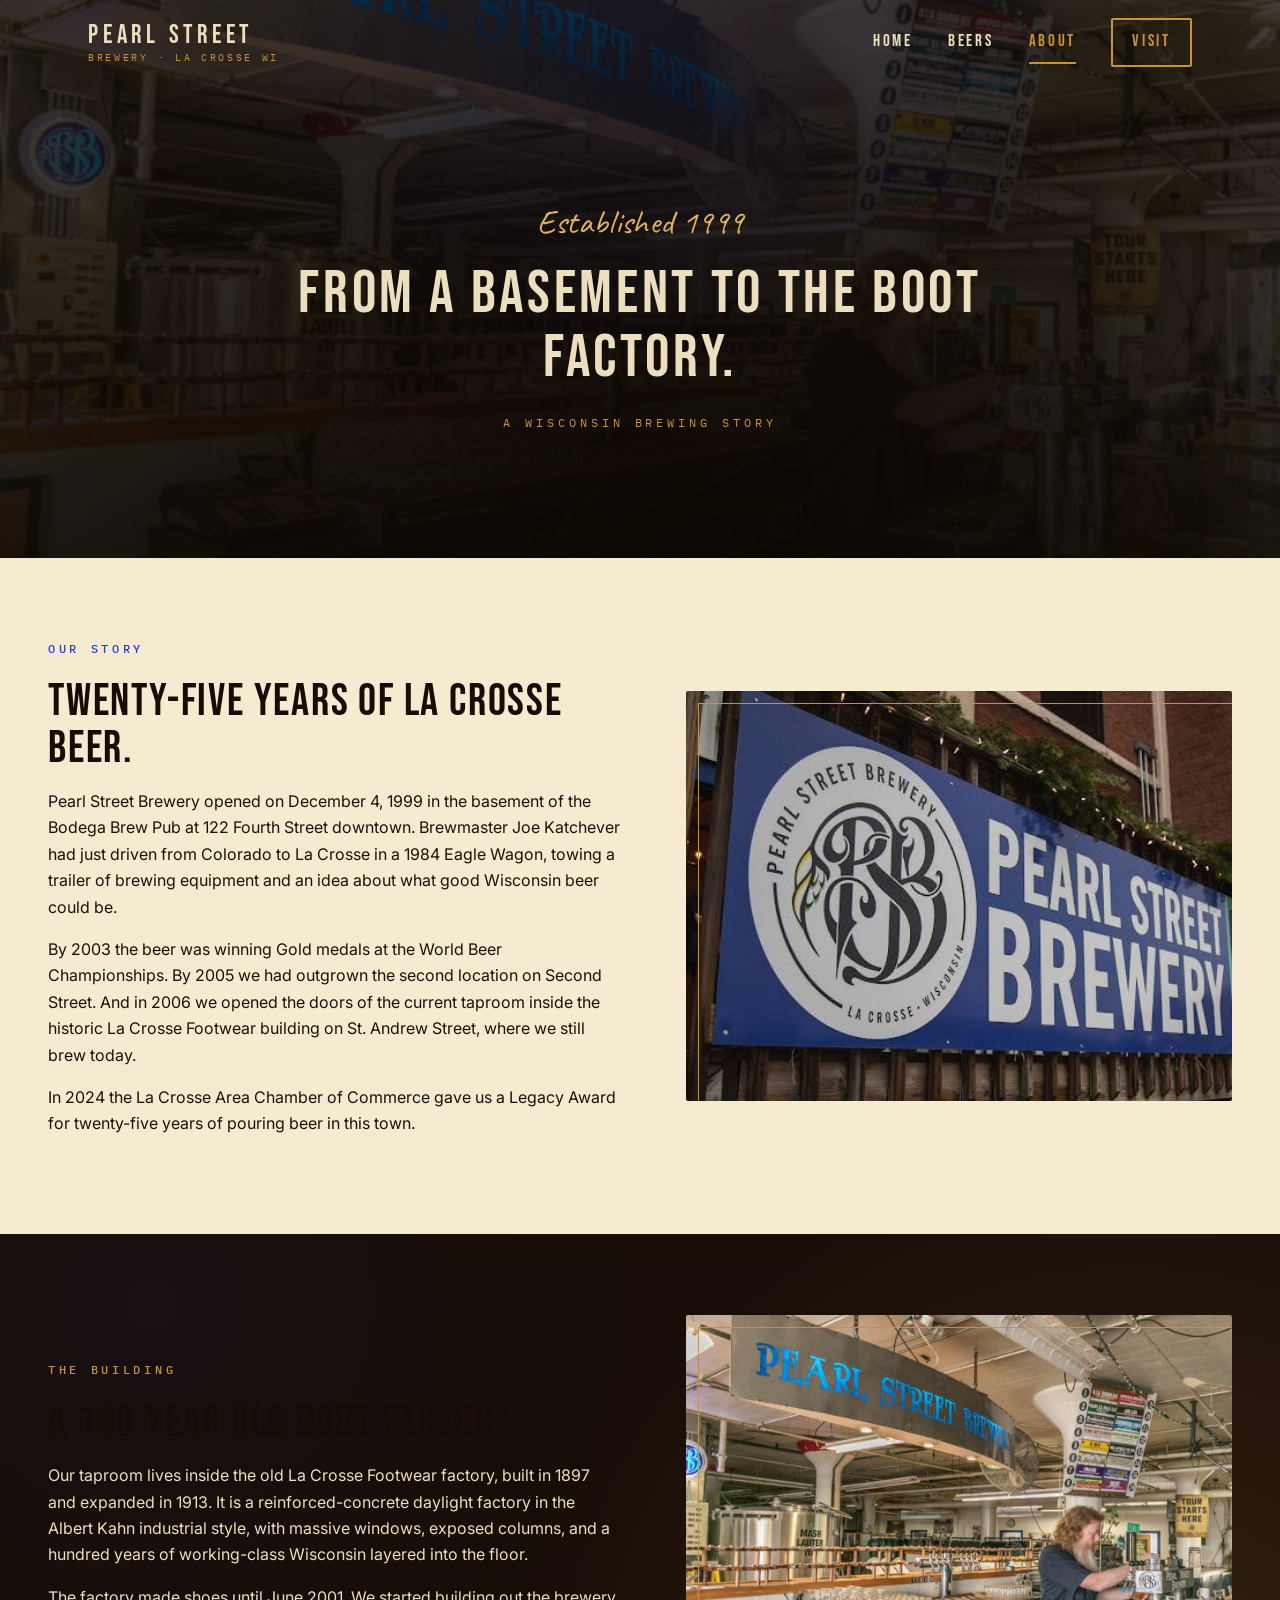
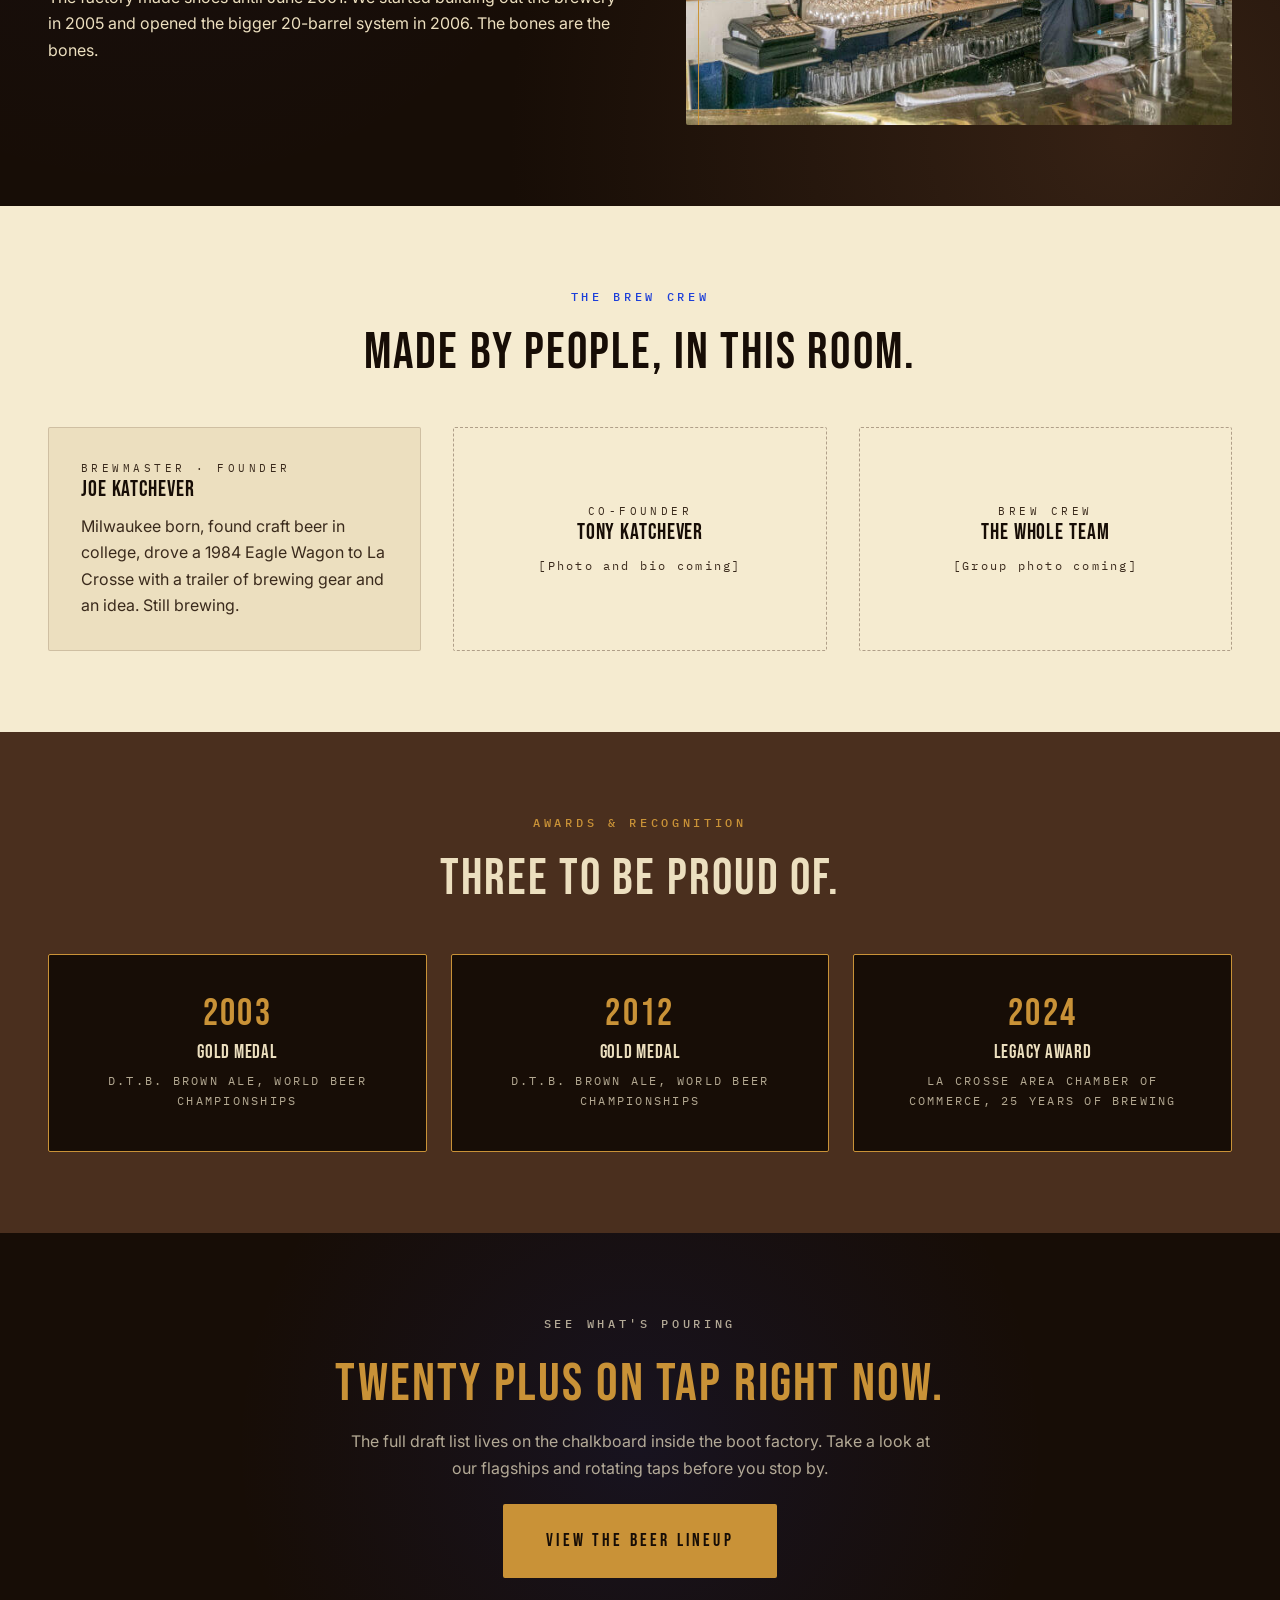
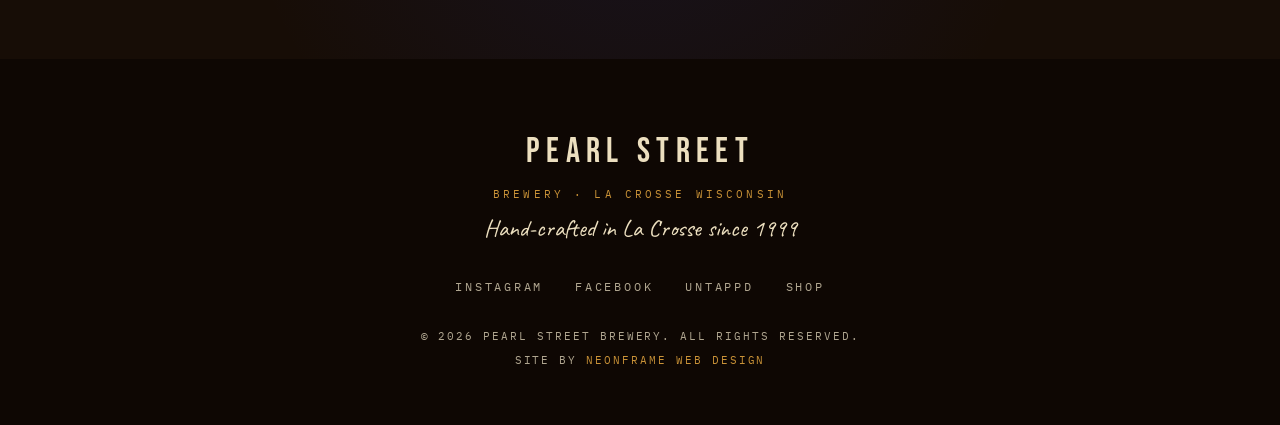
==== about.html @ a23fe626 "Initial commit: Pearl Street Brewery spec site Four page static site (Home, Beers, Visit, About) for" ====
<!DOCTYPE html>
<html lang="en">
<head>
<meta charset="UTF-8">
<meta name="viewport" content="width=device-width, initial-scale=1.0">
<title>Our Story, Pearl Street Brewery, La Crosse WI</title>
<meta name="description" content="Pearl Street Brewery has been brewing in La Crosse, Wisconsin since 1999. Our story, the brew crew, and the 100 year old boot factory we call home.">
<link rel="icon" type="image/jpeg" href="images/logo.jpg">
<link rel="preconnect" href="https://fonts.googleapis.com">
<link rel="preconnect" href="https://fonts.gstatic.com" crossorigin>
<link href="https://fonts.googleapis.com/css2?family=Bebas+Neue&family=Inter:wght@400;500;600;700&family=Caveat:wght@500;700&family=IBM+Plex+Mono:wght@400;500&display=swap" rel="stylesheet">
<link rel="stylesheet" href="style.css">
</head>
<body class="is-about">

<header class="nav" id="nav">
  <div class="nav__inner">
    <a href="index.html" class="nav__brand" aria-label="Pearl Street Brewery home">
      <span class="nav__wordmark">PEARL STREET</span>
      <span class="nav__tag">Brewery &middot; La Crosse WI</span>
    </a>
    <nav class="nav__links" id="navLinks">
      <a href="index.html">Home</a>
      <a href="beers.html">Beers</a>
      <a href="about.html" class="active">About</a>
      <a href="visit.html" class="nav__cta">Visit</a>
    </nav>
    <button class="nav__burger" id="navBurger" aria-label="Open menu" aria-expanded="false">
      <span></span><span></span><span></span>
    </button>
  </div>
</header>

<main>

<section class="hero hero--compact" id="hero">
  <div class="hero__bg" style="background-image: url('images/exterior_boot_factory.jpg')" aria-hidden="true"></div>
  <div class="hero__inner">
    <p class="hero__est script">Established 1999</p>
    <h1 class="hero__headline">From a Basement to the Boot Factory.</h1>
    <p class="hero__sub">A Wisconsin brewing story</p>
  </div>
</section>

<section class="section section--cream rise" id="story">
  <div class="section__inner">
    <div class="story story--reverse">
      <div class="story__photo">
        <img src="images/interior_taproom_4.jpg" alt="Brewing equipment inside the Pearl Street Brewery taproom" loading="lazy">
      </div>
      <div class="story__copy">
        <p class="eyebrow">Our Story</p>
        <h2>Twenty-five years of La Crosse beer.</h2>
        <p>Pearl Street Brewery opened on December 4, 1999 in the basement of the Bodega Brew Pub at 122 Fourth Street downtown. Brewmaster Joe Katchever had just driven from Colorado to La Crosse in a 1984 Eagle Wagon, towing a trailer of brewing equipment and an idea about what good Wisconsin beer could be.</p>
        <p>By 2003 the beer was winning Gold medals at the World Beer Championships. By 2005 we had outgrown the second location on Second Street. And in 2006 we opened the doors of the current taproom inside the historic La Crosse Footwear building on St. Andrew Street, where we still brew today.</p>
        <p>In 2024 the La Crosse Area Chamber of Commerce gave us a Legacy Award for twenty-five years of pouring beer in this town.</p>
      </div>
    </div>
  </div>
</section>

<section class="section section--leather rise" id="building">
  <div class="section__inner">
    <div class="story">
      <div class="story__copy">
        <p class="eyebrow eyebrow--amber">The Building</p>
        <h2>A 100 year old boot factory.</h2>
        <p>Our taproom lives inside the old La Crosse Footwear factory, built in 1897 and expanded in 1913. It is a reinforced-concrete daylight factory in the Albert Kahn industrial style, with massive windows, exposed columns, and a hundred years of working-class Wisconsin layered into the floor.</p>
        <p>The factory made shoes until June 2001. We started building out the brewery in 2005 and opened the bigger 20-barrel system in 2006. The bones are the bones.</p>
      </div>
      <div class="story__photo">
        <img src="images/exterior_boot_factory.jpg" alt="Exterior of the La Crosse Footwear boot factory building, current home of Pearl Street Brewery" loading="lazy">
      </div>
    </div>
  </div>
</section>

<section class="section section--cream rise" id="crew">
  <div class="section__inner">
    <div class="section__head">
      <p class="eyebrow">The Brew Crew</p>
      <h2>Made by people, in this room.</h2>
    </div>
    <div class="crew">
      <div class="crew__card">
        <p class="crew__role">Brewmaster &middot; Founder</p>
        <h3>Joe Katchever</h3>
        <p>Milwaukee born, found craft beer in college, drove a 1984 Eagle Wagon to La Crosse with a trailer of brewing gear and an idea. Still brewing.</p>
      </div>
      <div class="crew__card is-placeholder">
        <p class="crew__role">Co-Founder</p>
        <h3>Tony Katchever</h3>
        <p class="tbd">[Photo and bio coming]</p>
      </div>
      <div class="crew__card is-placeholder">
        <p class="crew__role">Brew Crew</p>
        <h3>The Whole Team</h3>
        <p class="tbd">[Group photo coming]</p>
      </div>
    </div>
  </div>
</section>

<section class="section section--mid rise" id="awards">
  <div class="section__inner">
    <div class="section__head">
      <p class="eyebrow eyebrow--amber">Awards &amp; Recognition</p>
      <h2>Three to be proud of.</h2>
    </div>
    <div class="awards">
      <div class="award">
        <div class="award__year">2003</div>
        <h3>Gold Medal</h3>
        <p>D.T.B. Brown Ale, World Beer Championships</p>
      </div>
      <div class="award">
        <div class="award__year">2012</div>
        <h3>Gold Medal</h3>
        <p>D.T.B. Brown Ale, World Beer Championships</p>
      </div>
      <div class="award">
        <div class="award__year">2024</div>
        <h3>Legacy Award</h3>
        <p>La Crosse Area Chamber of Commerce, 25 years of brewing</p>
      </div>
    </div>
  </div>
</section>

<section class="visit-band rise" id="see-the-beer">
  <p class="eyebrow eyebrow--amber">See What's Pouring</p>
  <h2>Twenty plus on tap right now.</h2>
  <p>The full draft list lives on the chalkboard inside the boot factory. Take a look at our flagships and rotating taps before you stop by.</p>
  <a href="beers.html" class="btn btn--amber btn--lg">View the Beer Lineup</a>
</section>

</main>

<footer class="foot">
  <div class="foot__inner">
    <span class="foot__brand">PEARL STREET</span>
    <p class="foot__sub">Brewery &middot; La Crosse Wisconsin</p>
    <p class="foot__tag">Hand-crafted in La Crosse since 1999</p>
    <div class="foot__social">
      <a href="https://www.instagram.com/pearlstreetbrew/" target="_blank" rel="noopener">Instagram</a>
      <a href="https://www.facebook.com/pages/Pearl-Street-Brewery/2075615409382117" target="_blank" rel="noopener">Facebook</a>
      <a href="https://untappd.com/pearlstreetbrewery" target="_blank" rel="noopener">Untappd</a>
      <a href="https://pearl-street-brewery.myshopify.com/" target="_blank" rel="noopener">Shop</a>
    </div>
    <p class="foot__copy">&copy; 2026 Pearl Street Brewery. All rights reserved.</p>
    <p class="foot__credit">Site by <a href="https://neonframewebdesign.com" target="_blank" rel="noopener">NeonFrame Web Design</a></p>
  </div>
</footer>

<script src="main.js"></script>
</body>
</html>
---- style.css ----
/* ============================================================
   Pearl Street Brewery, La Crosse WI
   Palette pulled from logo + tap handle + neon sign:
   warm leather brown, antique cream, electric cobalt, whiskey amber
   ============================================================ */

:root {
  --leather: #2E1B0E;
  --leather-deep: #170D06;
  --leather-mid: #4A2F1E;
  --cream: #ECDFBF;
  --cream-soft: #F5EBD0;
  --cream-deep: #D9C99E;
  --cobalt: #1D3FD9;
  --cobalt-deep: #142B8A;
  --cobalt-bright: #3B5BE8;
  --amber: #C99237;
  --amber-bright: #E0B05E;
  --amber-dim: #8A6326;
  --ink: #1A1208;
  --ink-soft: #3A2A1C;
  --bone: #F0E5C8;
  --bone-dim: rgba(240, 229, 200, 0.72);
  --line: rgba(236, 223, 191, 0.18);

  --font-display: 'Bebas Neue', 'Oswald', Impact, sans-serif;
  --font-body: 'Inter', system-ui, -apple-system, sans-serif;
  --font-script: 'Caveat', 'Kaushan Script', cursive;
  --font-mono: 'IBM Plex Mono', ui-monospace, monospace;

  --max-w: 1200px;
  --gutter: clamp(1.25rem, 4vw, 3rem);
  --pad-y: clamp(4.5rem, 9vh, 7rem);
  --radius: 2px;

  --shadow-sm: 0 2px 12px rgba(0, 0, 0, 0.08);
  --shadow-md: 0 8px 32px rgba(0, 0, 0, 0.18);
  --shadow-lg: 0 18px 60px rgba(0, 0, 0, 0.32);
}

/* ---------- Reset ---------- */
*, *::before, *::after { box-sizing: border-box; }
html { scroll-behavior: smooth; }
body {
  margin: 0;
  font-family: var(--font-body);
  color: var(--ink);
  background: var(--cream-soft);
  line-height: 1.65;
  -webkit-font-smoothing: antialiased;
  -moz-osx-font-smoothing: grayscale;
  overflow-x: hidden;
}

img { max-width: 100%; height: auto; display: block; }

h1, h2, h3, h4 {
  font-family: var(--font-display);
  font-weight: 400;
  letter-spacing: 0.04em;
  line-height: 1.05;
  margin: 0 0 0.5em;
  text-transform: uppercase;
}
p { margin: 0 0 1em; }
a { color: inherit; text-decoration: none; }

/* ---------- Shared ---------- */
.eyebrow {
  font-family: var(--font-mono);
  font-size: 0.72rem;
  text-transform: uppercase;
  letter-spacing: 0.32em;
  color: var(--cobalt);
  margin: 0 0 1.25rem;
  font-weight: 500;
}
.eyebrow--cream { color: var(--cream); }
.eyebrow--amber { color: var(--amber); }

.script {
  font-family: var(--font-script);
  text-transform: none;
  letter-spacing: 0.01em;
  line-height: 1;
}

.btn {
  display: inline-block;
  font-family: var(--font-display);
  font-size: 1rem;
  font-weight: 400;
  text-transform: uppercase;
  letter-spacing: 0.18em;
  padding: 1.05rem 2.1rem;
  border-radius: var(--radius);
  border: 2px solid transparent;
  cursor: pointer;
  transition: transform 0.25s ease, background 0.25s ease, color 0.25s ease, border-color 0.25s ease, box-shadow 0.25s ease;
  white-space: nowrap;
}
.btn--cobalt {
  background: var(--cobalt);
  color: var(--cream-soft);
  border-color: var(--cobalt);
}
.btn--cobalt:hover {
  background: var(--cobalt-bright);
  border-color: var(--cobalt-bright);
  transform: translateY(-2px);
  box-shadow: 0 10px 24px rgba(29, 63, 217, 0.32);
}
.btn--amber {
  background: var(--amber);
  color: var(--leather-deep);
  border-color: var(--amber);
}
.btn--amber:hover {
  background: var(--amber-bright);
  border-color: var(--amber-bright);
  transform: translateY(-2px);
  box-shadow: 0 10px 24px rgba(201, 146, 55, 0.36);
}
.btn--ghost {
  background: transparent;
  color: var(--cream);
  border-color: rgba(236, 223, 191, 0.55);
}
.btn--ghost:hover {
  border-color: var(--cream);
  background: rgba(236, 223, 191, 0.08);
  color: var(--cream-soft);
  transform: translateY(-2px);
}
.btn--lg { padding: 1.3rem 2.6rem; font-size: 1.1rem; }

.rise {
  opacity: 0;
  transform: translateY(28px);
  transition: opacity 0.9s ease, transform 0.9s ease;
}
.rise.visible {
  opacity: 1;
  transform: translateY(0);
}

/* ---------- Nav ---------- */
.nav {
  position: fixed;
  top: 0;
  left: 0;
  right: 0;
  z-index: 60;
  padding: 1.1rem 0;
  transition: background 0.35s ease, padding 0.35s ease, box-shadow 0.35s ease, backdrop-filter 0.35s ease;
}
.nav__inner {
  max-width: var(--max-w);
  margin: 0 auto;
  padding: 0 var(--gutter);
  display: flex;
  align-items: center;
  justify-content: space-between;
  gap: 1.5rem;
}
.nav__brand {
  display: flex;
  flex-direction: column;
  line-height: 1;
  color: var(--cream);
}
.nav__wordmark {
  font-family: var(--font-display);
  font-size: 1.65rem;
  letter-spacing: 0.18em;
  color: var(--cream);
}
.nav__tag {
  font-family: var(--font-mono);
  font-size: 0.6rem;
  letter-spacing: 0.28em;
  text-transform: uppercase;
  margin-top: 4px;
  color: var(--amber);
}
.nav__links {
  display: flex;
  gap: 2.2rem;
  align-items: center;
}
.nav__links a {
  font-family: var(--font-display);
  font-size: 1.05rem;
  letter-spacing: 0.16em;
  text-transform: uppercase;
  color: var(--cream);
  position: relative;
  padding: 0.25rem 0;
  transition: color 0.25s ease;
}
.nav__links a::after {
  content: '';
  position: absolute;
  left: 0; right: 0; bottom: -4px;
  height: 2px;
  background: var(--amber);
  transform: scaleX(0);
  transform-origin: left;
  transition: transform 0.3s ease;
}
.nav__links a:hover,
.nav__links a.active {
  color: var(--amber);
}
.nav__links a:hover::after,
.nav__links a.active::after {
  transform: scaleX(1);
}
.nav__cta {
  padding: 0.55rem 1.2rem !important;
  border: 2px solid var(--amber);
  border-radius: var(--radius);
  color: var(--amber) !important;
}
.nav__cta::after { display: none !important; }
.nav__cta:hover {
  background: var(--amber);
  color: var(--leather-deep) !important;
}

.nav--scrolled {
  background: rgba(23, 13, 6, 0.94);
  backdrop-filter: blur(10px);
  -webkit-backdrop-filter: blur(10px);
  box-shadow: 0 2px 20px rgba(0, 0, 0, 0.32);
  padding: 0.7rem 0;
}

.nav__burger {
  display: none;
  background: none;
  border: none;
  width: 40px;
  height: 40px;
  cursor: pointer;
  padding: 8px;
  position: relative;
}
.nav__burger span {
  display: block;
  width: 24px;
  height: 2px;
  background: var(--cream);
  margin: 5px auto;
  transition: transform 0.3s ease, opacity 0.25s ease, background 0.25s ease;
}
.nav__burger.open span:nth-child(1) { transform: translateY(7px) rotate(45deg); background: var(--amber); }
.nav__burger.open span:nth-child(2) { opacity: 0; }
.nav__burger.open span:nth-child(3) { transform: translateY(-7px) rotate(-45deg); background: var(--amber); }

/* ---------- Hero ---------- */
.hero {
  position: relative;
  min-height: 100vh;
  display: flex;
  align-items: center;
  justify-content: center;
  padding: 8rem var(--gutter) 4rem;
  color: var(--cream);
  text-align: center;
  overflow: hidden;
}
.hero__bg {
  position: absolute;
  inset: 0;
  z-index: 0;
  background-position: center;
  background-size: cover;
  filter: brightness(0.55) saturate(1.1);
}
.hero__bg::after {
  content: '';
  position: absolute;
  inset: 0;
  background:
    radial-gradient(ellipse at top, rgba(29, 63, 217, 0.18), transparent 50%),
    radial-gradient(ellipse at bottom, rgba(23, 13, 6, 0.92), transparent 70%),
    linear-gradient(180deg, rgba(23,13,6,0.55) 0%, rgba(23,13,6,0.85) 100%);
}
.hero__inner {
  position: relative;
  z-index: 2;
  max-width: 880px;
  display: flex;
  flex-direction: column;
  align-items: center;
  gap: 1.4rem;
}
.hero__brand {
  display: flex;
  flex-direction: column;
  align-items: center;
  gap: 0.6rem;
  margin-bottom: 0.6rem;
}
.hero__logo {
  width: clamp(220px, 32vw, 360px);
  height: auto;
  filter: drop-shadow(0 8px 28px rgba(0, 0, 0, 0.55));
}
.hero__est {
  font-family: var(--font-script);
  font-size: clamp(1.5rem, 3vw, 2.1rem);
  color: var(--amber-bright);
  margin: 0;
}
.hero__headline {
  font-size: clamp(2.6rem, 6.5vw, 5rem);
  margin: 0;
  letter-spacing: 0.06em;
}
.hero__sub {
  font-family: var(--font-mono);
  font-size: 0.78rem;
  letter-spacing: 0.32em;
  text-transform: uppercase;
  color: var(--amber);
  margin: 0;
}
.hero__cta {
  display: flex;
  gap: 1rem;
  flex-wrap: wrap;
  justify-content: center;
  margin-top: 1.25rem;
}

.hero--compact { min-height: 62vh; padding-top: 9rem; }
.hero--compact .hero__headline { font-size: clamp(2.2rem, 5vw, 3.8rem); }

/* ---------- Strip Stats ---------- */
.stats {
  background: var(--leather-deep);
  color: var(--cream);
  padding: 3.5rem var(--gutter);
  border-top: 1px solid var(--line);
  border-bottom: 1px solid var(--line);
}
.stats__inner {
  max-width: var(--max-w);
  margin: 0 auto;
  display: grid;
  grid-template-columns: 1fr;
  gap: 2.5rem;
  text-align: center;
}
.stat__num {
  font-family: var(--font-display);
  font-size: clamp(3rem, 6vw, 4.2rem);
  color: var(--amber);
  line-height: 1;
  margin-bottom: 0.4rem;
}
.stat__label {
  font-family: var(--font-mono);
  font-size: 0.7rem;
  letter-spacing: 0.32em;
  text-transform: uppercase;
  color: var(--bone-dim);
  margin: 0;
}

/* ---------- Section bands ---------- */
.section {
  padding: var(--pad-y) var(--gutter);
}
.section--cream { background: var(--cream-soft); color: var(--ink); }
.section--leather {
  background: var(--leather-deep);
  color: var(--cream);
  background-image:
    radial-gradient(circle at 12% 12%, rgba(29, 63, 217, 0.05), transparent 40%),
    radial-gradient(circle at 88% 88%, rgba(74, 47, 30, 0.6), transparent 50%);
}
.section--mid {
  background: var(--leather-mid);
  color: var(--cream);
}
.section__inner {
  max-width: var(--max-w);
  margin: 0 auto;
}
.section__head {
  max-width: 720px;
  margin: 0 auto 3rem;
  text-align: center;
}
.section__head h2 {
  font-size: clamp(2.2rem, 5vw, 3.2rem);
  margin-bottom: 1rem;
}
.section--cream .section__head h2 { color: var(--leather-deep); }
.section--leather .section__head h2,
.section--mid .section__head h2 { color: var(--cream); }
.section__lede {
  font-size: 1.06rem;
}
.section--leather .section__lede,
.section--mid .section__lede { color: var(--bone-dim); }
.section--cream .section__lede { color: var(--ink-soft); }

/* ---------- Story split ---------- */
.story {
  display: grid;
  grid-template-columns: 1fr;
  gap: 2.5rem;
  align-items: center;
}
.story__copy h2 {
  font-size: clamp(2rem, 4.5vw, 2.8rem);
  color: var(--leather-deep);
  margin-bottom: 1rem;
}
.story__photo {
  position: relative;
  overflow: hidden;
  border-radius: var(--radius);
  aspect-ratio: 4 / 3;
}
.story__photo img {
  width: 100%;
  height: 100%;
  object-fit: cover;
}
.story__photo::after {
  content: '';
  position: absolute;
  inset: 0;
  border: 1px solid var(--amber);
  pointer-events: none;
  transform: translate(12px, 12px);
  transition: transform 0.4s ease;
}
.story__photo:hover::after { transform: translate(8px, 8px); }

/* ---------- Featured beer cards ---------- */
.beer-flight {
  display: grid;
  grid-template-columns: 1fr;
  gap: 1.5rem;
}
.beer {
  background: var(--cream);
  border: 1px solid rgba(74, 47, 30, 0.18);
  border-radius: var(--radius);
  overflow: hidden;
  transition: transform 0.35s ease, border-color 0.35s ease, box-shadow 0.35s ease;
  display: flex;
  flex-direction: column;
}
.beer:hover {
  transform: translateY(-4px);
  border-color: var(--cobalt);
  box-shadow: var(--shadow-md);
}
.beer__img {
  aspect-ratio: 4 / 3;
  background: var(--leather-deep);
  overflow: hidden;
  display: flex;
  align-items: center;
  justify-content: center;
}
.beer__img img {
  max-width: 70%;
  max-height: 90%;
  object-fit: contain;
}
.beer--photo .beer__img img {
  max-width: none;
  max-height: none;
  width: 100%;
  height: 100%;
  object-fit: cover;
}
.beer__body {
  padding: 1.4rem 1.5rem 1.6rem;
  display: flex;
  flex-direction: column;
  flex: 1;
}
.beer__cat {
  font-family: var(--font-mono);
  font-size: 0.65rem;
  letter-spacing: 0.28em;
  text-transform: uppercase;
  color: var(--cobalt);
  margin: 0 0 0.5rem;
  font-weight: 500;
}
.beer h3 {
  font-size: 1.5rem;
  margin: 0 0 0.45rem;
  color: var(--leather-deep);
  letter-spacing: 0.04em;
}
.beer__style {
  font-family: var(--font-script);
  font-size: 1.2rem;
  color: var(--amber-dim);
  margin: 0 0 0.8rem;
  text-transform: none;
  letter-spacing: 0;
}
.beer__notes {
  font-size: 0.95rem;
  color: var(--ink-soft);
  margin-bottom: 1.1rem;
  flex: 1;
}
.beer__foot {
  display: flex;
  align-items: center;
  justify-content: space-between;
  gap: 1rem;
  padding-top: 1rem;
  border-top: 1px solid rgba(74, 47, 30, 0.18);
}
.beer__abv {
  font-family: var(--font-display);
  font-size: 1.1rem;
  color: var(--cobalt);
  letter-spacing: 0.06em;
}
.beer__badge {
  display: inline-flex;
  align-items: center;
  gap: 0.4rem;
  font-family: var(--font-mono);
  font-size: 0.62rem;
  letter-spacing: 0.22em;
  text-transform: uppercase;
  color: var(--amber);
  border: 1px solid var(--amber);
  padding: 0.3rem 0.65rem;
  border-radius: var(--radius);
}

/* ---------- Filter pills ---------- */
.filters {
  display: flex;
  gap: 0.6rem;
  justify-content: center;
  flex-wrap: wrap;
  margin: 0 0 3rem;
}
.filter-pill {
  font-family: var(--font-display);
  font-size: 0.95rem;
  letter-spacing: 0.16em;
  text-transform: uppercase;
  padding: 0.55rem 1.15rem;
  background: transparent;
  color: var(--leather-deep);
  border: 1.5px solid rgba(74, 47, 30, 0.32);
  border-radius: 999px;
  cursor: pointer;
  transition: background 0.2s ease, color 0.2s ease, border-color 0.2s ease;
}
.filter-pill:hover {
  border-color: var(--cobalt);
  color: var(--cobalt);
}
.filter-pill.active {
  background: var(--cobalt);
  color: var(--cream-soft);
  border-color: var(--cobalt);
}
.beer.is-hidden { display: none; }

/* ---------- This Week / Events strip ---------- */
.week {
  display: grid;
  grid-template-columns: 1fr;
  gap: 1.5rem;
}
.week__card {
  background: rgba(236, 223, 191, 0.05);
  border: 1px solid var(--line);
  padding: 2rem 2rem 2.2rem;
  border-radius: var(--radius);
  transition: border-color 0.3s ease, transform 0.3s ease;
}
.week__card:hover { border-color: var(--amber); transform: translateY(-3px); }
.week__day {
  font-family: var(--font-mono);
  font-size: 0.7rem;
  letter-spacing: 0.32em;
  text-transform: uppercase;
  color: var(--amber);
  margin: 0 0 0.5rem;
}
.week__card h3 {
  font-size: 1.5rem;
  color: var(--cream);
  margin-bottom: 0.5rem;
}
.week__card p { color: var(--bone-dim); margin: 0; }

/* ---------- Hours grid ---------- */
.hours {
  background: var(--leather-deep);
  color: var(--cream);
  padding: 2.5rem 2rem;
  border-radius: var(--radius);
  border: 1px solid var(--line);
}
.hours h3 {
  color: var(--amber);
  font-size: 1.6rem;
  margin-bottom: 1.5rem;
  text-align: center;
}
.hours__grid {
  display: grid;
  grid-template-columns: 1fr 1fr;
  gap: 0.6rem 2rem;
}
.hours__row {
  display: contents;
}
.hours__day {
  font-family: var(--font-mono);
  font-size: 0.78rem;
  letter-spacing: 0.22em;
  text-transform: uppercase;
  color: var(--bone-dim);
}
.hours__time {
  text-align: right;
  font-family: var(--font-display);
  font-size: 1.05rem;
  color: var(--cream);
  letter-spacing: 0.05em;
}
.hours__row--closed .hours__time { color: var(--amber-dim); font-style: italic; }

/* ---------- Tour card ---------- */
.tour {
  background: var(--cream);
  border: 1px solid rgba(74, 47, 30, 0.2);
  padding: 2.5rem 2rem;
  border-radius: var(--radius);
  text-align: center;
}
.tour h3 {
  color: var(--cobalt);
  font-size: 1.8rem;
  margin-bottom: 0.5rem;
}
.tour__price {
  font-family: var(--font-display);
  font-size: 2.4rem;
  color: var(--leather-deep);
  margin: 0.5rem 0;
}
.tour__list {
  list-style: none;
  padding: 0;
  margin: 1.5rem 0 2rem;
  display: flex;
  flex-direction: column;
  gap: 0.5rem;
  text-align: left;
}
.tour__list li {
  position: relative;
  padding-left: 1.4rem;
  font-size: 0.95rem;
  color: var(--ink-soft);
}
.tour__list li::before {
  content: '';
  position: absolute;
  left: 0;
  top: 0.55rem;
  width: 8px;
  height: 8px;
  background: var(--cobalt);
  border-radius: 50%;
}

/* ---------- Map block ---------- */
.map {
  background: var(--leather-deep);
  padding: 0;
  overflow: hidden;
}
.map__inner {
  display: grid;
  grid-template-columns: 1fr;
  align-items: stretch;
  min-height: 420px;
}
.map__copy {
  padding: 3rem var(--gutter);
  color: var(--cream);
  display: flex;
  flex-direction: column;
  justify-content: center;
  background-image:
    radial-gradient(circle at 10% 10%, rgba(29, 63, 217, 0.08), transparent 50%);
}
.map__copy h2 {
  color: var(--cream);
  font-size: clamp(2rem, 4vw, 2.6rem);
  margin-bottom: 1rem;
}
.map__copy p { color: var(--bone-dim); }
.map__details {
  margin: 1.5rem 0 1.75rem;
  font-family: var(--font-mono);
  font-size: 0.92rem;
  line-height: 1.85;
  color: var(--cream);
}
.map__details a { color: var(--amber); }
.map__details a:hover { color: var(--amber-bright); }
.map__embed {
  background: var(--leather-deep);
  position: relative;
  min-height: 380px;
}
.map__embed iframe {
  width: 100%;
  height: 100%;
  border: 0;
  display: block;
  filter: grayscale(0.4) contrast(1.1);
}

/* ---------- Award strip ---------- */
.awards {
  display: grid;
  grid-template-columns: 1fr;
  gap: 1.5rem;
  text-align: center;
}
.award {
  background: var(--leather-deep);
  color: var(--cream);
  border: 1px solid var(--amber);
  padding: 2.5rem 2rem;
  border-radius: var(--radius);
}
.award__year {
  font-family: var(--font-display);
  font-size: 2.4rem;
  color: var(--amber);
  letter-spacing: 0.06em;
  line-height: 1;
  margin-bottom: 0.6rem;
}
.award h3 {
  color: var(--cream);
  font-size: 1.2rem;
  margin-bottom: 0.4rem;
}
.award p {
  font-family: var(--font-mono);
  font-size: 0.78rem;
  letter-spacing: 0.18em;
  text-transform: uppercase;
  color: var(--bone-dim);
  margin: 0;
}

/* ---------- Crew cards ---------- */
.crew {
  display: grid;
  grid-template-columns: 1fr;
  gap: 2rem;
}
.crew__card {
  background: var(--cream);
  border: 1px solid rgba(74, 47, 30, 0.18);
  padding: 2rem;
  border-radius: var(--radius);
}
.crew__card.is-placeholder {
  background: transparent;
  border: 1.5px dashed rgba(74, 47, 30, 0.4);
  text-align: center;
  display: flex;
  flex-direction: column;
  align-items: center;
  justify-content: center;
  min-height: 200px;
}
.crew__role {
  font-family: var(--font-mono);
  font-size: 0.68rem;
  letter-spacing: 0.32em;
  text-transform: uppercase;
  color: var(--cobalt);
  margin: 0 0 0.5rem;
}
.crew__card h3 {
  font-size: 1.4rem;
  color: var(--leather-deep);
}
.crew__card p { color: var(--ink-soft); margin-bottom: 0; }
.tbd {
  font-family: var(--font-mono);
  font-size: 0.78rem;
  letter-spacing: 0.18em;
  color: var(--cobalt);
}

/* ---------- Visit footer band ---------- */
.visit-band {
  background: var(--leather-deep);
  color: var(--cream);
  padding: var(--pad-y) var(--gutter);
  text-align: center;
  background-image:
    radial-gradient(circle at center, rgba(29, 63, 217, 0.12), transparent 60%);
}
.visit-band h2 {
  font-size: clamp(2.4rem, 5vw, 3.4rem);
  color: var(--amber);
  margin-bottom: 1rem;
}
.visit-band p {
  color: var(--bone-dim);
  max-width: 580px;
  margin: 0 auto 1.4rem;
}
.visit-band__meta {
  display: flex;
  flex-wrap: wrap;
  gap: 1rem 2.5rem;
  justify-content: center;
  margin: 1.5rem 0 2rem;
  font-family: var(--font-mono);
  font-size: 0.85rem;
  letter-spacing: 0.18em;
  text-transform: uppercase;
  color: var(--cream);
}
.visit-band__meta a { color: var(--amber); }

/* ---------- Footer ---------- */
.foot {
  background: #0e0703;
  color: var(--bone-dim);
  padding: 4rem var(--gutter) 3rem;
  text-align: center;
}
.foot__inner {
  max-width: 720px;
  margin: 0 auto;
}
.foot__brand {
  font-family: var(--font-display);
  font-size: 2.2rem;
  letter-spacing: 0.18em;
  color: var(--cream);
  display: inline-block;
  margin-bottom: 0.2rem;
}
.foot__sub {
  font-family: var(--font-mono);
  font-size: 0.7rem;
  letter-spacing: 0.28em;
  text-transform: uppercase;
  color: var(--amber);
  margin: 0 0 0.4rem;
}
.foot__tag {
  font-family: var(--font-script);
  font-size: 1.5rem;
  color: var(--cream);
  margin-bottom: 1.75rem;
}
.foot__social {
  display: flex;
  gap: 2rem;
  justify-content: center;
  margin-bottom: 2rem;
}
.foot__social a {
  font-family: var(--font-mono);
  font-size: 0.72rem;
  letter-spacing: 0.24em;
  text-transform: uppercase;
  color: var(--bone-dim);
  transition: color 0.25s ease;
}
.foot__social a:hover { color: var(--amber); }
.foot__copy, .foot__credit {
  font-family: var(--font-mono);
  font-size: 0.68rem;
  letter-spacing: 0.18em;
  text-transform: uppercase;
  margin: 0.4rem 0;
}
.foot__credit a {
  color: var(--amber);
  transition: color 0.25s ease;
}
.foot__credit a:hover { color: var(--amber-bright); }

/* ---------- Responsive ---------- */
@media (min-width: 640px) {
  .stats__inner { grid-template-columns: repeat(3, 1fr); }
  .beer-flight { grid-template-columns: repeat(2, 1fr); gap: 2rem; }
  .week { grid-template-columns: repeat(2, 1fr); }
  .awards { grid-template-columns: repeat(3, 1fr); }
  .crew { grid-template-columns: repeat(2, 1fr); }
}

@media (min-width: 880px) {
  .story { grid-template-columns: 1.05fr 1fr; gap: 4rem; }
  .story.story--reverse > :first-child { order: 2; }
  .map__inner { grid-template-columns: 1fr 1.2fr; }
  .map__copy { padding: 4rem; }
  .week { grid-template-columns: repeat(3, 1fr); }
  .crew { grid-template-columns: repeat(3, 1fr); }
}

@media (min-width: 1024px) {
  .beer-flight { grid-template-columns: repeat(4, 1fr); }
}

/* Mobile nav */
@media (max-width: 879px) {
  .nav__burger { display: block; }
  .nav__links {
    position: fixed;
    top: 0; right: 0; bottom: 0;
    width: min(86vw, 340px);
    background: var(--leather-deep);
    flex-direction: column;
    gap: 2rem;
    padding: 6rem 2rem 2rem;
    transform: translateX(100%);
    transition: transform 0.4s ease;
    box-shadow: var(--shadow-lg);
    align-items: flex-start;
  }
  .nav__links.open { transform: translateX(0); }
  .nav__links a { font-size: 1.3rem; }
  .nav__cta { align-self: stretch; text-align: center; }
}

@media (max-width: 520px) {
  .hero__cta { flex-direction: column; width: 100%; }
  .hero__cta .btn { width: 100%; }
}

@media (prefers-reduced-motion: reduce) {
  *, *::before, *::after {
    animation-duration: 0.01ms !important;
    animation-iteration-count: 1 !important;
    transition-duration: 0.01ms !important;
  }
  .rise { opacity: 1; transform: none; }
}
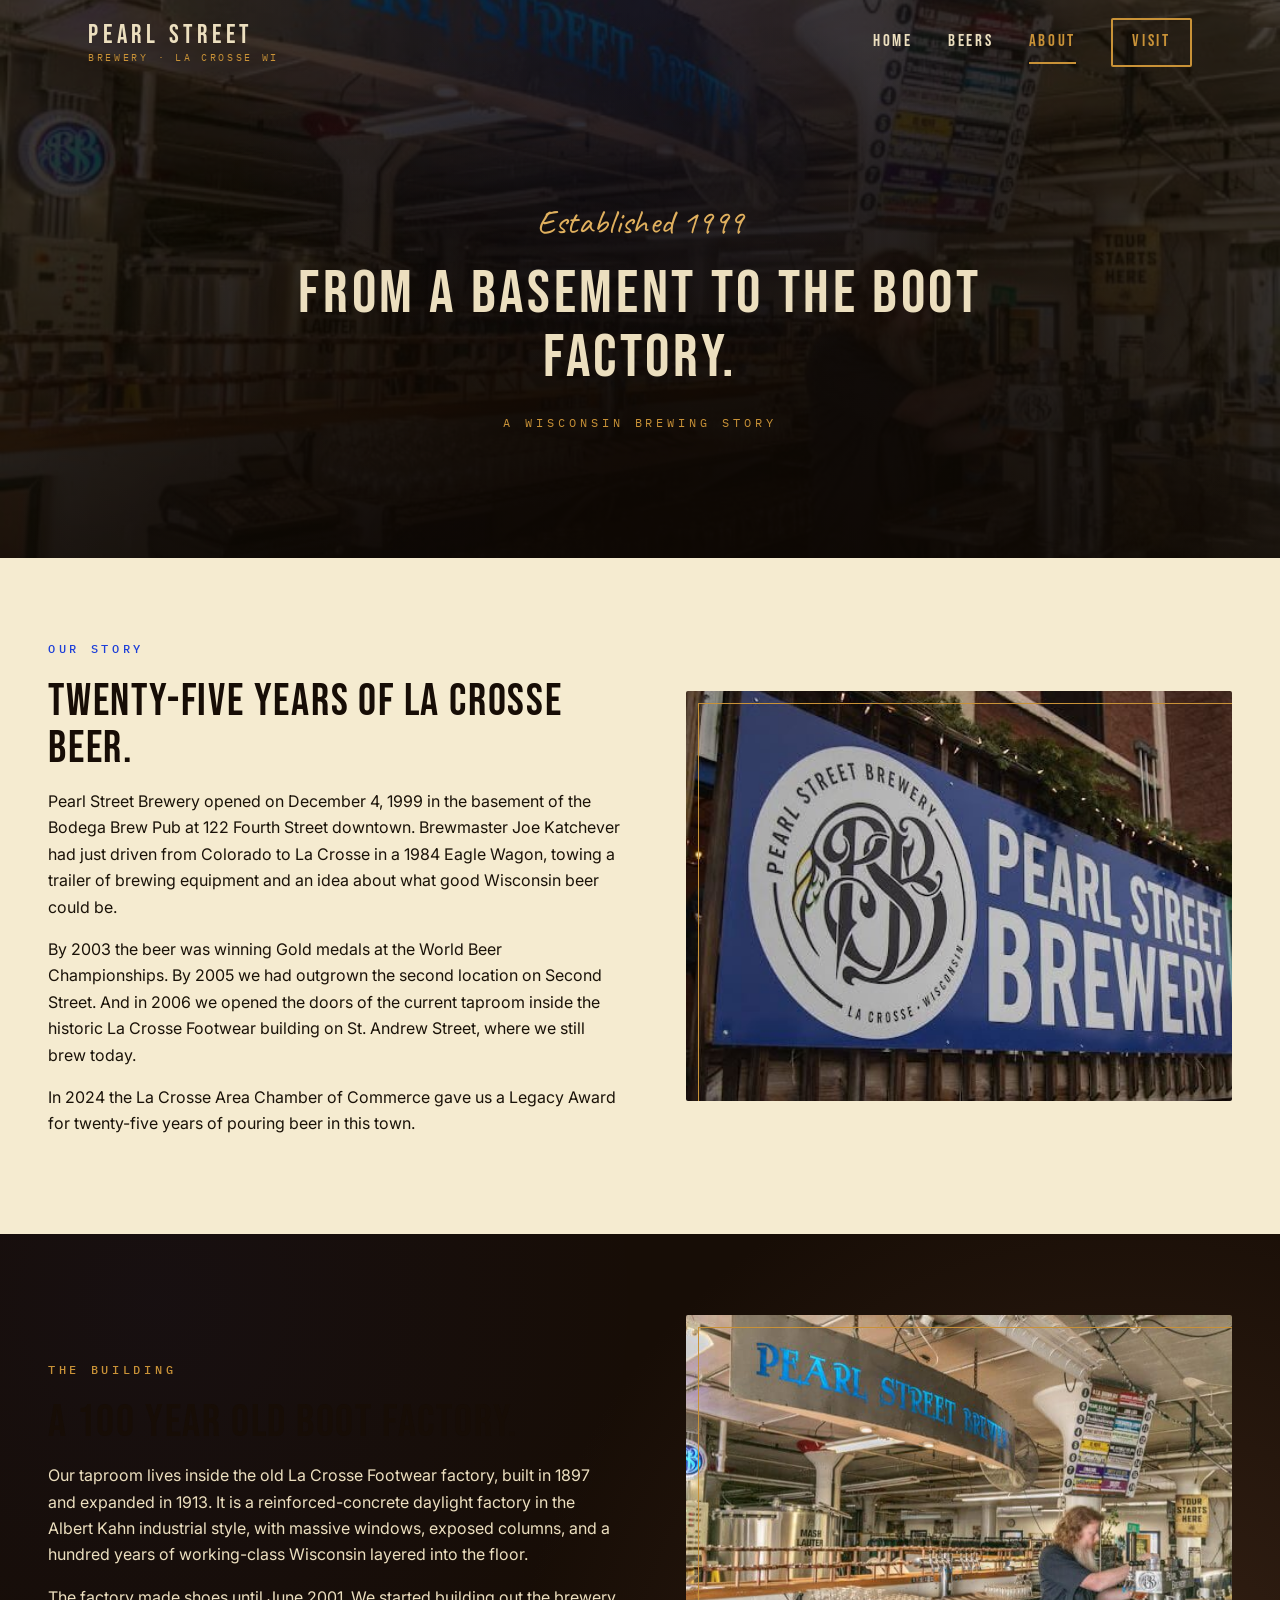
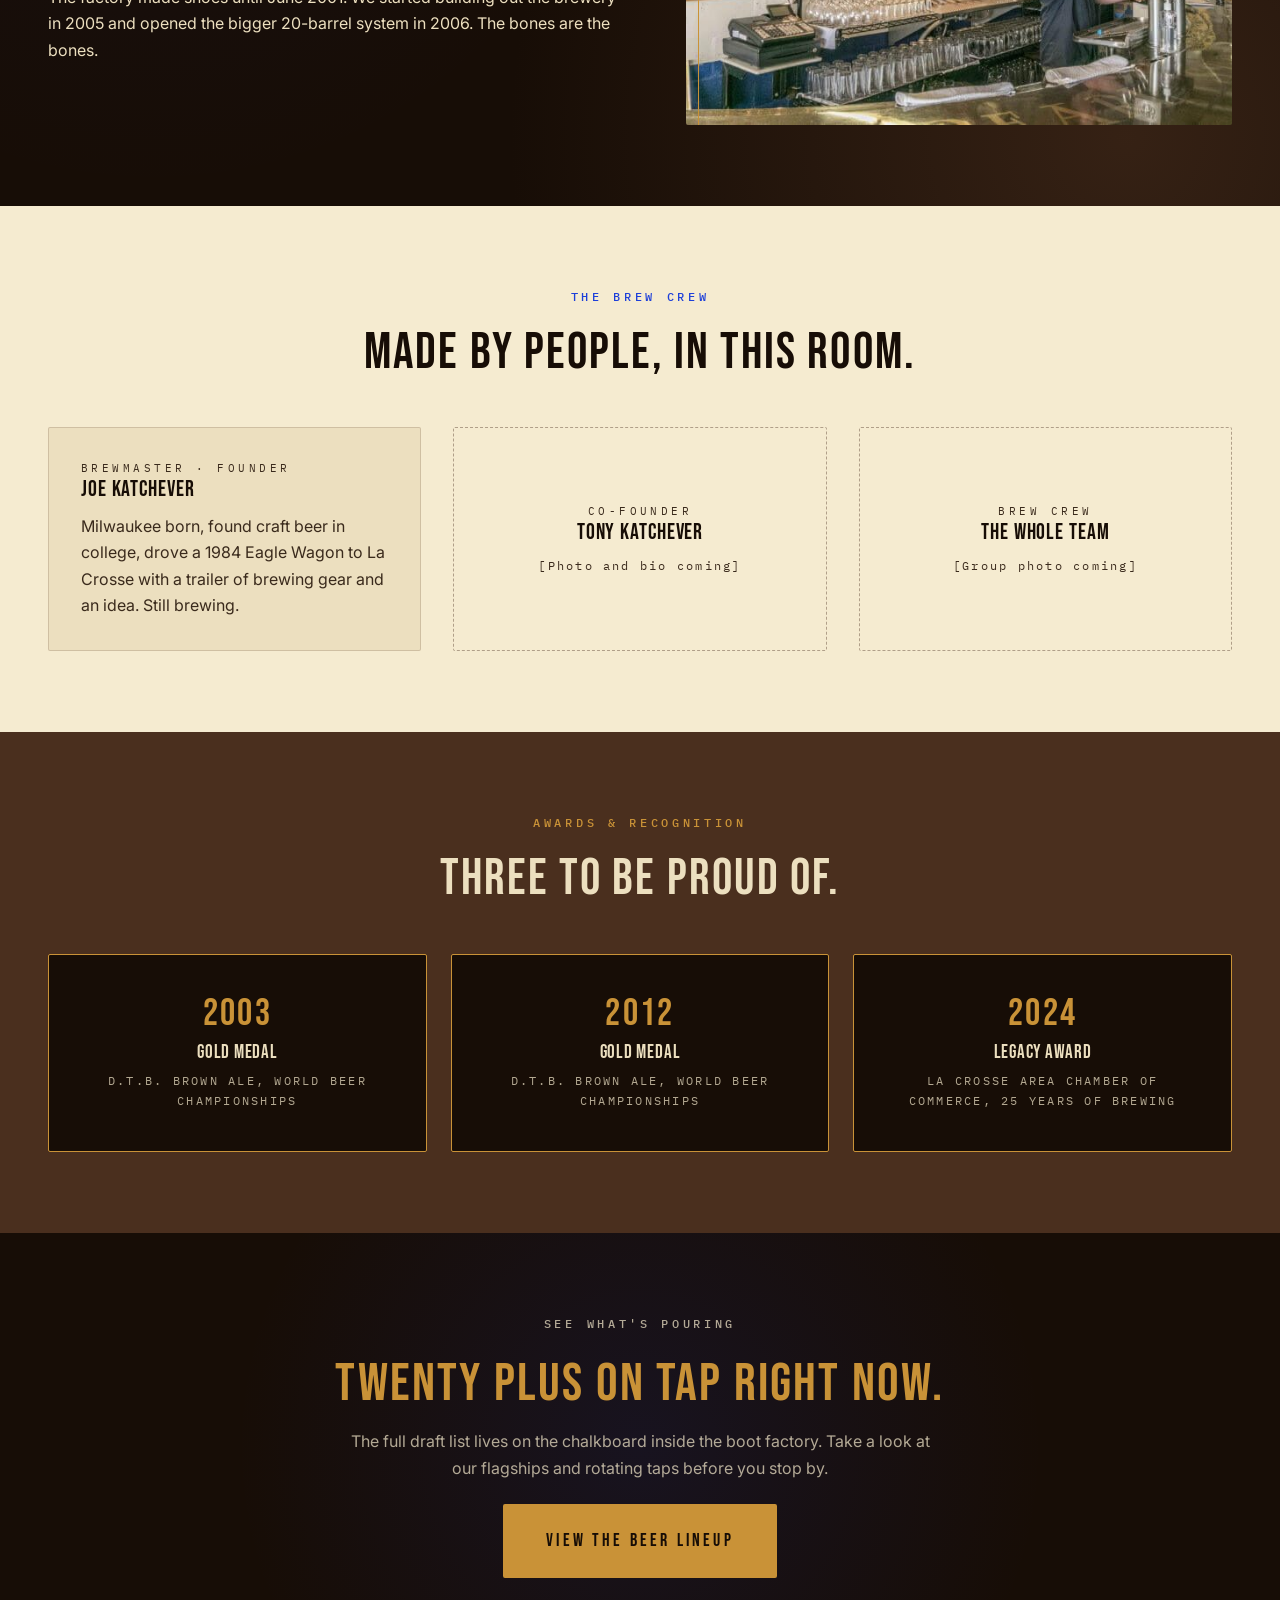
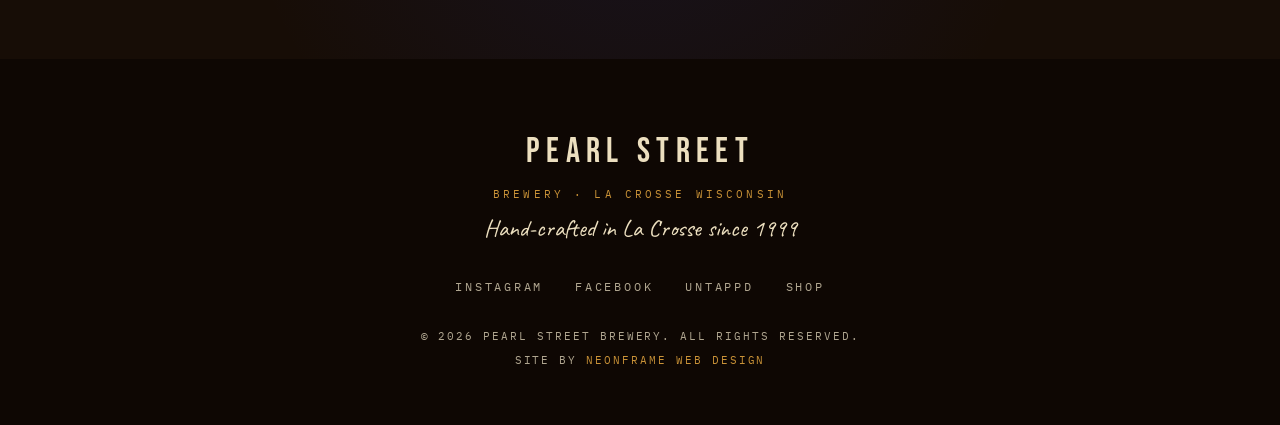
==== commit b852920d: "Perf: compress hero image, add dimensions and preload hints - beer_taps.jpg (mobile hero LCP): 525KB" ====
--- a/about.html
+++ b/about.html
@@ -6,6 +6,7 @@
 <title>Our Story, Pearl Street Brewery, La Crosse WI</title>
 <meta name="description" content="Pearl Street Brewery has been brewing in La Crosse, Wisconsin since 1999. Our story, the brew crew, and the 100 year old boot factory we call home.">
 <link rel="icon" type="image/jpeg" href="images/logo.jpg">
+<link rel="preload" as="image" href="images/exterior_boot_factory.jpg" fetchpriority="high">
 <link rel="preconnect" href="https://fonts.googleapis.com">
 <link rel="preconnect" href="https://fonts.gstatic.com" crossorigin>
 <link href="https://fonts.googleapis.com/css2?family=Bebas+Neue&family=Inter:wght@400;500;600;700&family=Caveat:wght@500;700&family=IBM+Plex+Mono:wght@400;500&display=swap" rel="stylesheet">
@@ -46,7 +47,7 @@
   <div class="section__inner">
     <div class="story story--reverse">
       <div class="story__photo">
-        <img src="images/interior_taproom_4.jpg" alt="Brewing equipment inside the Pearl Street Brewery taproom" loading="lazy">
+        <img width="473" height="439" src="images/interior_taproom_4.jpg" alt="Brewing equipment inside the Pearl Street Brewery taproom" loading="lazy">
       </div>
       <div class="story__copy">
         <p class="eyebrow">Our Story</p>
@@ -69,7 +70,7 @@
         <p>The factory made shoes until June 2001. We started building out the brewery in 2005 and opened the bigger 20-barrel system in 2006. The bones are the bones.</p>
       </div>
       <div class="story__photo">
-        <img src="images/exterior_boot_factory.jpg" alt="Exterior of the La Crosse Footwear boot factory building, current home of Pearl Street Brewery" loading="lazy">
+        <img width="700" height="467" src="images/exterior_boot_factory.jpg" alt="Exterior of the La Crosse Footwear boot factory building, current home of Pearl Street Brewery" loading="lazy">
       </div>
     </div>
   </div>
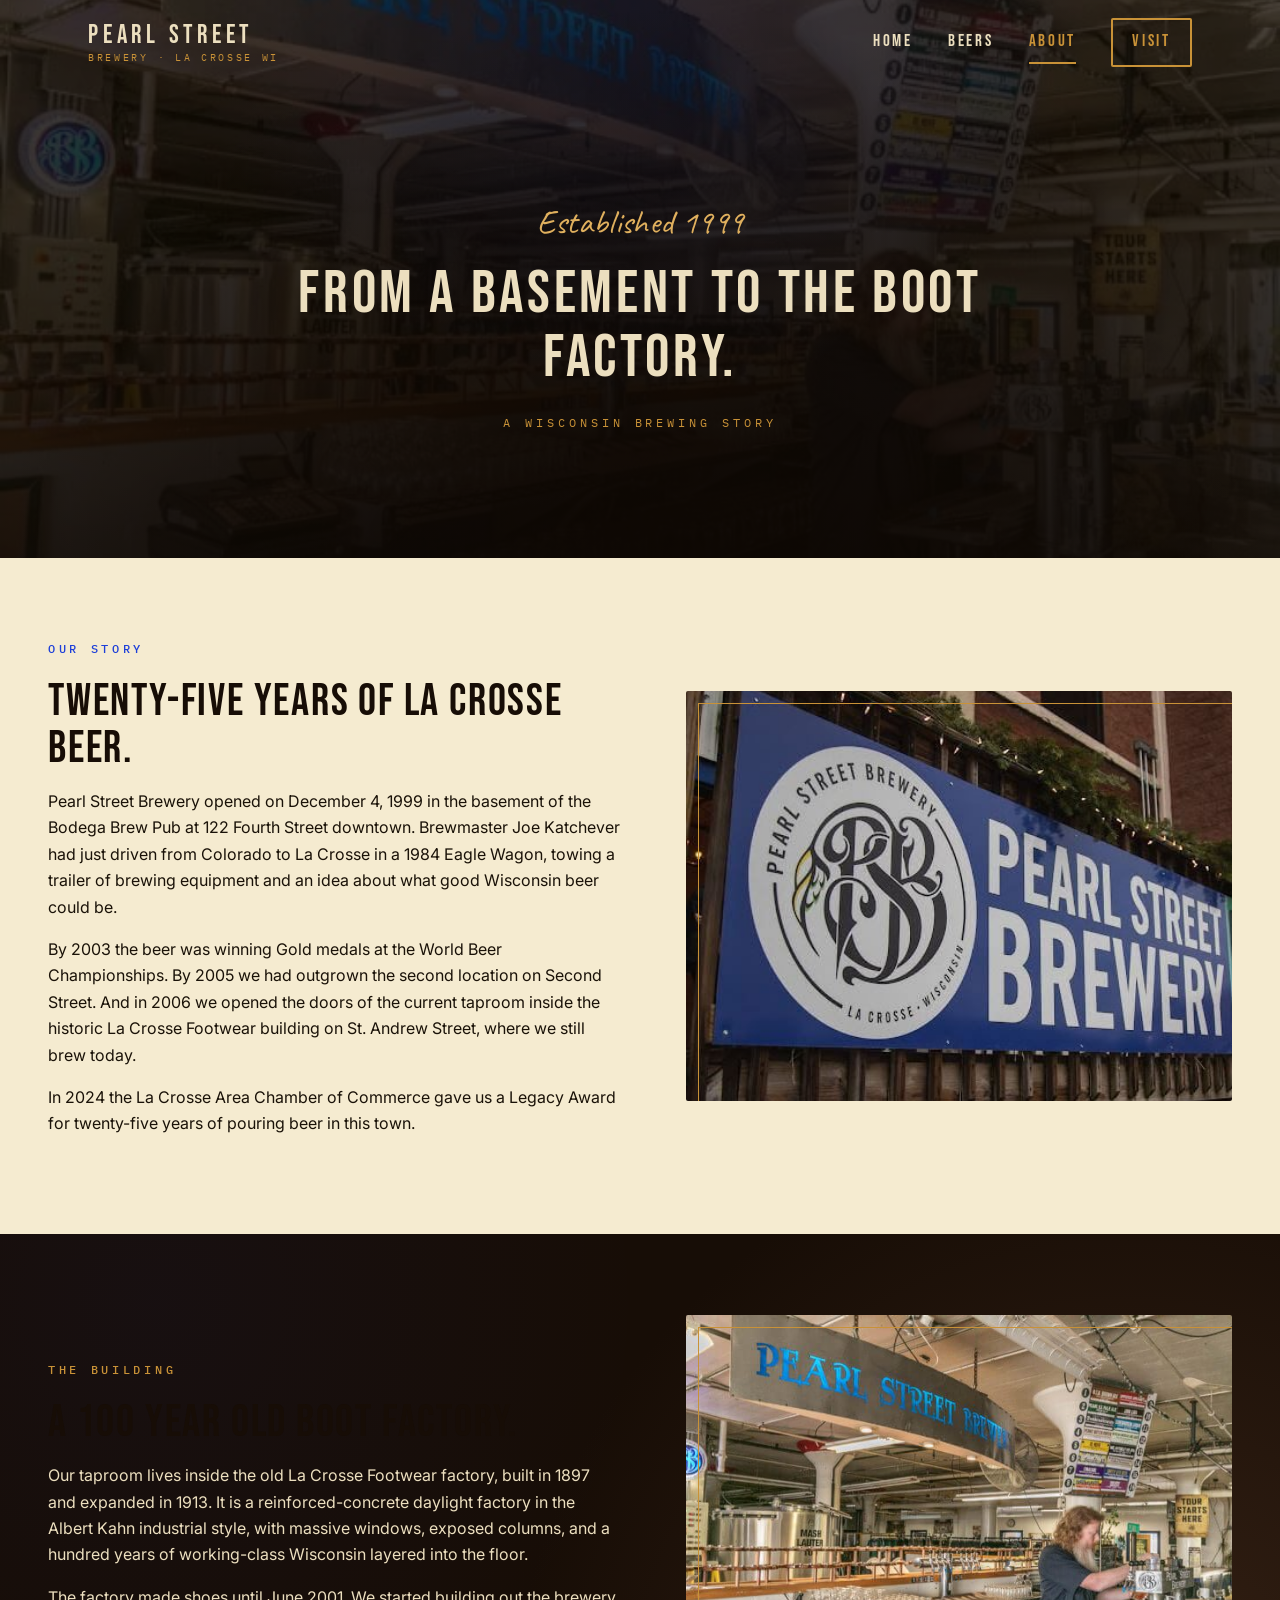
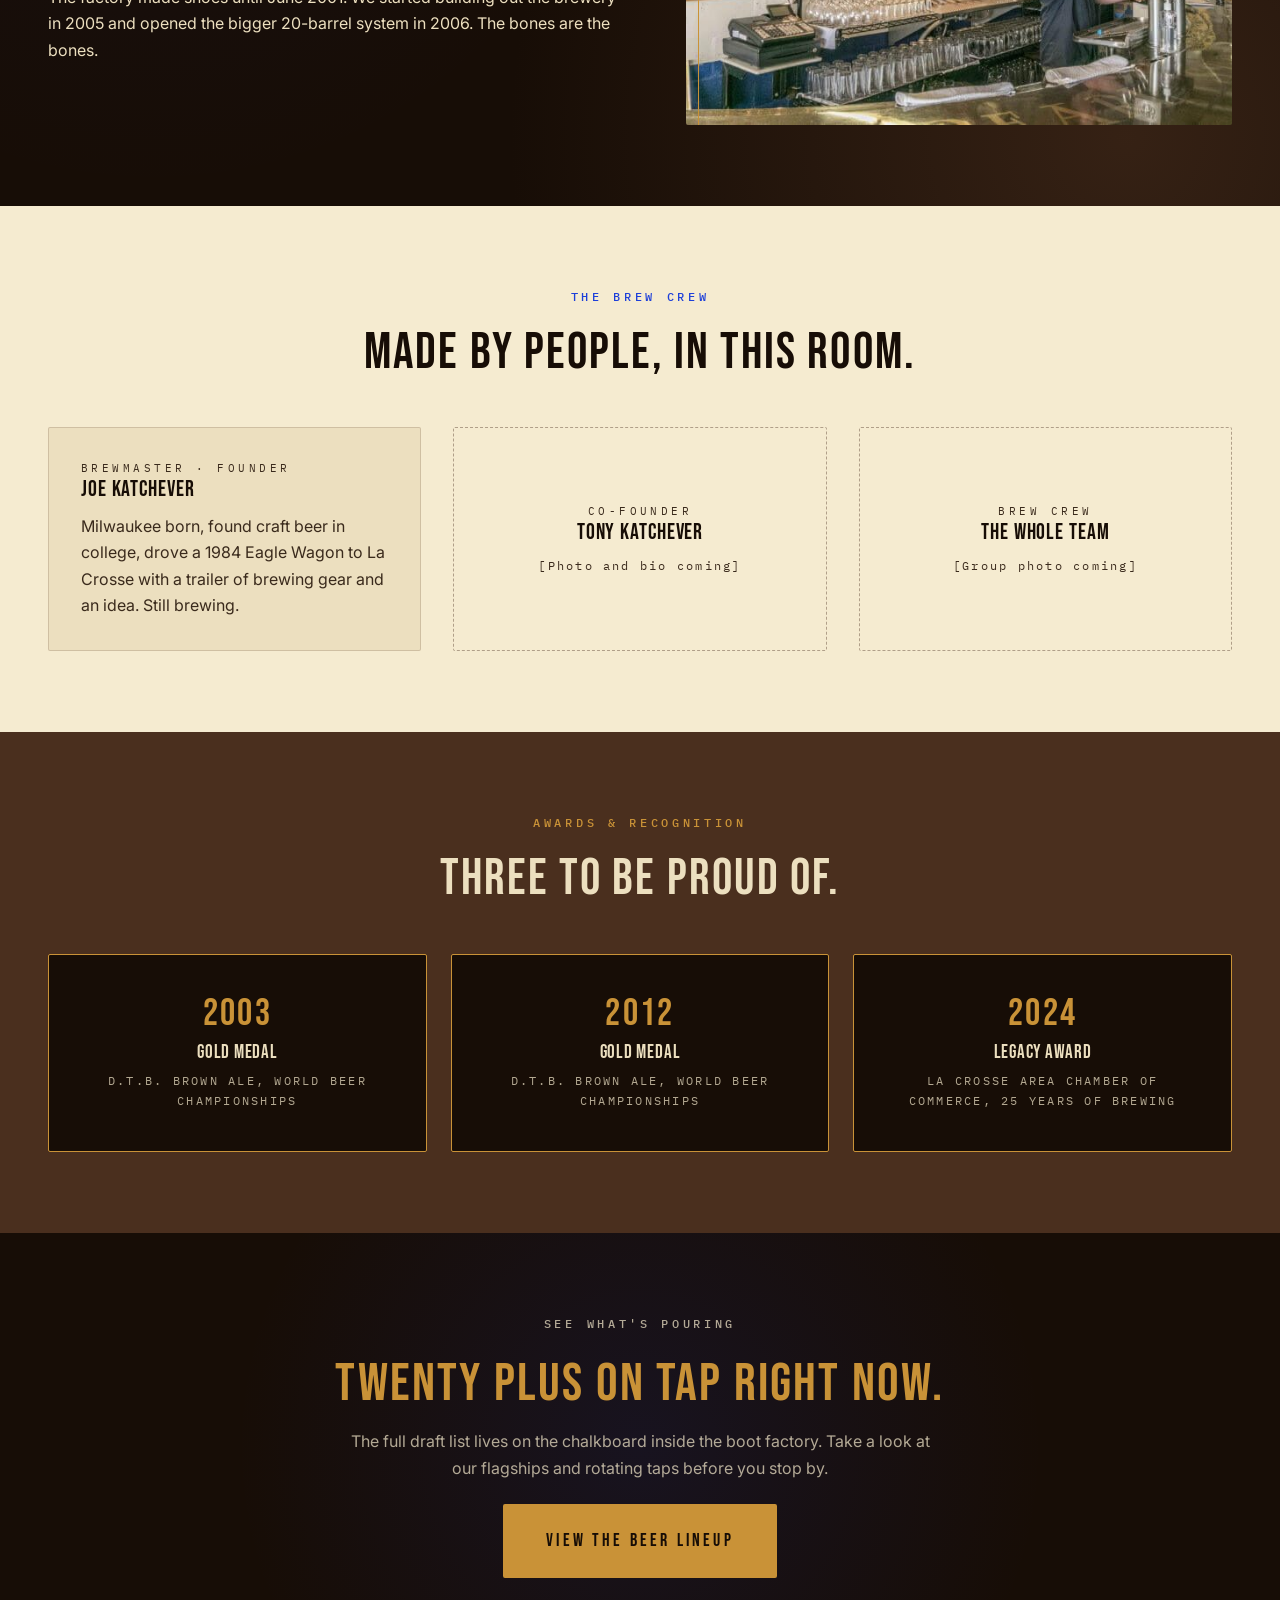
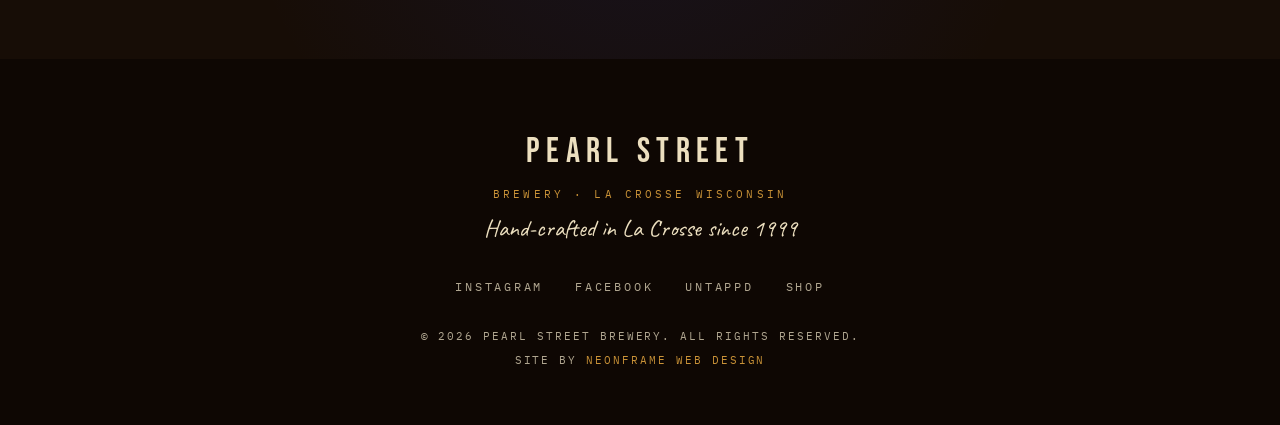
==== commit ef45157b: "Perf pass 2: WebP heroes and non-blocking fonts - Convert all 3 hero background images to WebP (addi" ====
--- a/about.html
+++ b/about.html
@@ -6,10 +6,12 @@
 <title>Our Story, Pearl Street Brewery, La Crosse WI</title>
 <meta name="description" content="Pearl Street Brewery has been brewing in La Crosse, Wisconsin since 1999. Our story, the brew crew, and the 100 year old boot factory we call home.">
 <link rel="icon" type="image/jpeg" href="images/logo.jpg">
-<link rel="preload" as="image" href="images/exterior_boot_factory.jpg" fetchpriority="high">
+<link rel="preload" as="image" href="images/exterior_boot_factory.webp" fetchpriority="high" type="image/webp">
 <link rel="preconnect" href="https://fonts.googleapis.com">
 <link rel="preconnect" href="https://fonts.gstatic.com" crossorigin>
-<link href="https://fonts.googleapis.com/css2?family=Bebas+Neue&family=Inter:wght@400;500;600;700&family=Caveat:wght@500;700&family=IBM+Plex+Mono:wght@400;500&display=swap" rel="stylesheet">
+<link rel="preload" href="https://fonts.googleapis.com/css2?family=Bebas+Neue&family=Inter:wght@400;500&family=Caveat&family=IBM+Plex+Mono:wght@400;500&display=swap" as="style">
+<link rel="stylesheet" href="https://fonts.googleapis.com/css2?family=Bebas+Neue&family=Inter:wght@400;500&family=Caveat&family=IBM+Plex+Mono:wght@400;500&display=swap" media="print" onload="this.media='all'">
+<noscript><link rel="stylesheet" href="https://fonts.googleapis.com/css2?family=Bebas+Neue&family=Inter:wght@400;500&family=Caveat&family=IBM+Plex+Mono:wght@400;500&display=swap"></noscript>
 <link rel="stylesheet" href="style.css">
 </head>
 <body class="is-about">
@@ -35,7 +37,7 @@
 <main>
 
 <section class="hero hero--compact" id="hero">
-  <div class="hero__bg" style="background-image: url('images/exterior_boot_factory.jpg')" aria-hidden="true"></div>
+  <div class="hero__bg" style="background-image: url('images/exterior_boot_factory.webp')" aria-hidden="true"></div>
   <div class="hero__inner">
     <p class="hero__est script">Established 1999</p>
     <h1 class="hero__headline">From a Basement to the Boot Factory.</h1>
